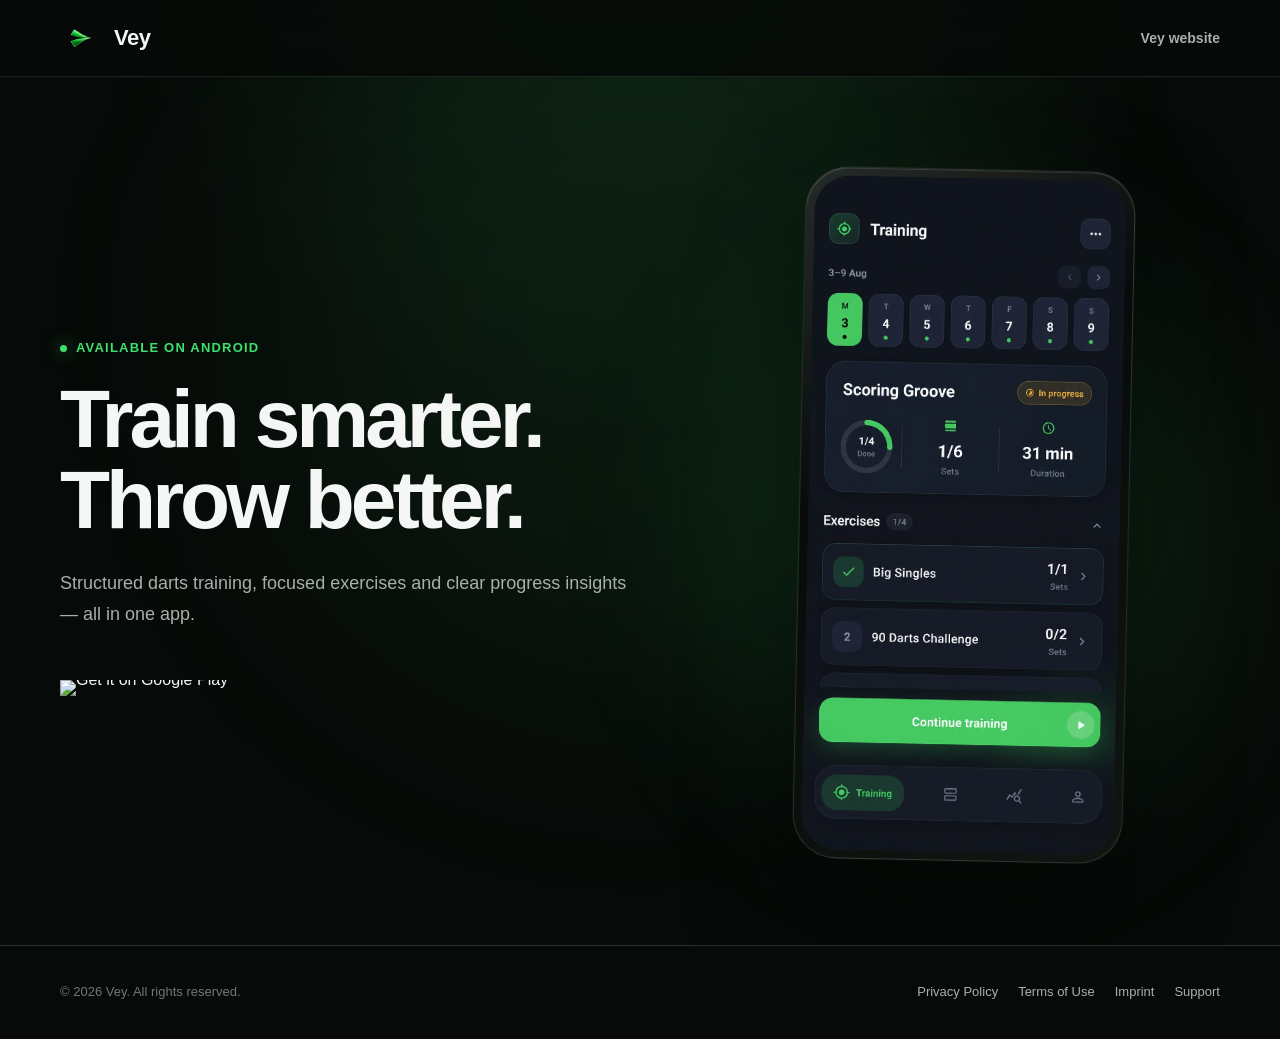
==== download/index.html @ a8257ec7 "feat: add Vey download landing page" ====
<!doctype html>
<html lang="en">
  <head>
    <meta charset="UTF-8" />
    <meta name="viewport" content="width=device-width, initial-scale=1.0" />

    <title>Download Vey – Darts Training</title>

    <meta
      name="description"
      content="Download Vey for Android and train with structured darts sessions, focused exercises and clear progress insights."
    />

    <meta name="theme-color" content="#070a08" />

    <link rel="icon" type="image/png" href="../assets/vey-icon.png" />
    <link rel="apple-touch-icon" href="../assets/vey-icon.png" />
    <link rel="stylesheet" href="../styles.css" />
  </head>

  <body class="download-page">
    <header class="site-header">
      <div class="container navigation">
        <a class="brand" href="../index.html" aria-label="Vey homepage">
          <img
            class="brand-icon"
            src="../assets/vey-icon.png"
            alt="Vey app icon"
          />
          <span>Vey</span>
        </a>

        <a class="download-back-link" href="../index.html">Vey website</a>
      </div>
    </header>

    <main class="download-main">
      <section class="download-hero">
        <div class="container download-layout">
          <div class="download-copy">
            <div class="eyebrow">Available on Android</div>

            <h1>Train smarter.<br />Throw better.</h1>

            <p class="download-description">
              Structured darts training, focused exercises and clear progress
              insights — all in one app.
            </p>

            <div class="download-actions">
              <a
                class="google-play-badge-link"
                href="https://play.google.com/store/apps/details?id=com.elevarelabs.vey"
                target="_blank"
                rel="noopener noreferrer"
                aria-label="Get Vey on Google Play"
              >
                <img
                  class="google-play-badge"
                  src="https://play.google.com/intl/en_us/badges/static/images/badges/en_badge_web_generic.png"
                  alt="Get it on Google Play"
                />
              </a>
            </div>
          </div>

          <div class="download-visual" aria-label="Vey app preview">
            <div class="download-phone-glow" aria-hidden="true"></div>
            <div class="phone-mockup download-phone">
              <div class="phone-screen">
                <img
                  class="phone-screen-image"
                  src="../assets/vey-training-screen.webp"
                  alt="Vey training screen showing a structured Scoring Groove session"
                />
              </div>
            </div>
          </div>
        </div>
      </section>
    </main>

    <footer class="site-footer download-footer">
      <div class="container footer-layout">
        <div class="footer-copy">© 2026 Vey. All rights reserved.</div>

        <nav class="footer-links" aria-label="Legal navigation">
          <a href="../privacy.html">Privacy Policy</a>
          <a href="../terms.html">Terms of Use</a>
          <a href="../imprint.html">Imprint</a>
          <a href="../support.html">Support</a>
        </nav>
      </div>
    </footer>
  </body>
</html>
---- styles.css ----
:root {
  --background: #070a08;
  --background-soft: #0d110e;
  --surface: #111713;
  --surface-hover: #151d18;
  --border: #263129;

  --text-primary: #f4f7f5;
  --text-secondary: #a7b0aa;
  --text-muted: #6f7972;

  --accent: #3ee06e;
  --accent-hover: #58e882;
  --accent-dark: #071109;

  --max-width: 1160px;
  --radius-large: 28px;
  --radius-medium: 18px;
  --radius-small: 12px;
}

* {
  box-sizing: border-box;
}

html {
  scroll-behavior: smooth;
}

body {
  margin: 0;
  background:
    radial-gradient(
      circle at 50% -10%,
      rgba(62, 224, 110, 0.09),
      transparent 34rem
    ),
    var(--background);
  color: var(--text-primary);
  font-family:
    Inter, -apple-system, BlinkMacSystemFont, "Segoe UI", Arial, sans-serif;
  line-height: 1.6;
  -webkit-font-smoothing: antialiased;
}

a {
  color: inherit;
  text-decoration: none;
}

img {
  display: block;
  max-width: 100%;
}

button,
a {
  -webkit-tap-highlight-color: transparent;
}

.container {
  width: min(calc(100% - 40px), var(--max-width));
  margin-inline: auto;
}

/* Navigation */

.site-header {
  position: sticky;
  top: 0;
  z-index: 100;
  border-bottom: 1px solid rgba(38, 49, 41, 0.7);
  background: rgba(7, 10, 8, 0.82);
  backdrop-filter: blur(18px);
  -webkit-backdrop-filter: blur(18px);
}

.navigation {
  min-height: 76px;
  display: flex;
  align-items: center;
  justify-content: space-between;
  gap: 24px;
}

.brand {
  display: inline-flex;
  align-items: center;
  gap: 12px;
  font-size: 22px;
  font-weight: 750;
  letter-spacing: -0.5px;
}

.brand-icon {
  width: 42px;
  height: 42px;
  border-radius: 12px;
}

.navigation-links {
  display: flex;
  align-items: center;
  gap: 30px;
}

.navigation-links a {
  color: var(--text-secondary);
  font-size: 14px;
  font-weight: 600;
  transition:
    color 160ms ease,
    opacity 160ms ease;
}

.navigation-links a:hover {
  color: var(--text-primary);
}

/* Buttons */

.button {
  min-height: 50px;
  display: inline-flex;
  align-items: center;
  justify-content: center;
  padding: 0 22px;
  border: 1px solid transparent;
  border-radius: 14px;
  font-size: 15px;
  font-weight: 700;
  transition:
    transform 160ms ease,
    background-color 160ms ease,
    border-color 160ms ease;
}

.button:hover {
  transform: translateY(-2px);
}

.button-primary {
  background: var(--accent);
  color: var(--accent-dark);
  box-shadow: 0 14px 38px rgba(62, 224, 110, 0.16);
}

.button-primary:hover {
  background: var(--accent-hover);
}

.button-secondary {
  border-color: var(--border);
  background: rgba(17, 23, 19, 0.8);
  color: var(--text-primary);
}

.button-secondary:hover {
  border-color: #39483e;
  background: var(--surface-hover);
}

/* Hero */

.hero {
  position: relative;
  overflow: hidden;
  padding: 108px 0 92px;
}

.hero::before {
  position: absolute;
  top: 35px;
  left: 50%;
  width: 680px;
  height: 680px;
  border-radius: 50%;
  background: rgba(62, 224, 110, 0.055);
  filter: blur(120px);
  content: "";
  transform: translateX(-50%);
  pointer-events: none;
}

.hero-layout {
  position: relative;
  display: grid;
  grid-template-columns: minmax(0, 1.05fr) minmax(320px, 0.95fr);
  align-items: center;
  gap: 80px;
}

.eyebrow {
  display: inline-flex;
  align-items: center;
  gap: 9px;
  margin-bottom: 20px;
  color: var(--accent);
  font-size: 13px;
  font-weight: 750;
  letter-spacing: 1.2px;
  text-transform: uppercase;
}

.eyebrow::before {
  width: 7px;
  height: 7px;
  border-radius: 50%;
  background: var(--accent);
  box-shadow: 0 0 16px rgba(62, 224, 110, 0.7);
  content: "";
}

.hero h1 {
  max-width: 760px;
  margin: 0;
  font-size: clamp(48px, 7vw, 82px);
  line-height: 0.98;
  letter-spacing: -4px;
}

.hero-description {
  max-width: 620px;
  margin: 28px 0 0;
  color: var(--text-secondary);
  font-size: 18px;
  line-height: 1.75;
}

.hero-actions {
  display: flex;
  flex-wrap: wrap;
  gap: 12px;
  margin-top: 36px;
}

.hero-note {
  margin-top: 18px;
  color: var(--text-muted);
  font-size: 13px;
}

.hero-visual {
  position: relative;
  display: flex;
  justify-content: center;
  perspective: 1200px;
}

.hero-visual::before {
  position: absolute;
  inset: 12% 5% 8%;
  border-radius: 50%;
  background: rgba(62, 224, 110, 0.12);
  filter: blur(90px);
  content: "";
  pointer-events: none;
}

.phone-mockup {
  position: relative;
  z-index: 1;
  width: min(100%, 350px);
  padding: 8px;
  border: 1px solid rgba(255, 255, 255, 0.11);
  border-radius: 44px;
  background: linear-gradient(145deg, #252b28, #080b09 38%, #111612);
  box-shadow:
    0 44px 100px rgba(0, 0, 0, 0.52),
    0 0 0 1px rgba(62, 224, 110, 0.04),
    inset 0 1px 0 rgba(255, 255, 255, 0.12);
  transform: rotate(1.2deg);
  transition:
    transform 220ms ease,
    box-shadow 220ms ease;
}

.phone-mockup:hover {
  box-shadow:
    0 52px 115px rgba(0, 0, 0, 0.58),
    0 0 0 1px rgba(62, 224, 110, 0.08),
    inset 0 1px 0 rgba(255, 255, 255, 0.12);
  transform: rotate(0deg) translateY(-4px);
}

.phone-screen {
  overflow: hidden;
  border-radius: 36px;
  background: #080c10;
}

.phone-screen-image {
  width: 100%;
  height: auto;
}

/* Sections */

.section {
  padding: 92px 0;
}

.section-muted {
  border-top: 1px solid rgba(38, 49, 41, 0.55);
  border-bottom: 1px solid rgba(38, 49, 41, 0.55);
  background: rgba(13, 17, 14, 0.6);
}

.section-heading {
  max-width: 660px;
  margin-bottom: 46px;
}

.section-heading h2 {
  margin: 0;
  font-size: clamp(34px, 5vw, 52px);
  line-height: 1.08;
  letter-spacing: -2px;
}

.section-heading p {
  margin: 18px 0 0;
  color: var(--text-secondary);
  font-size: 17px;
}

.feature-grid {
  display: grid;
  grid-template-columns: repeat(3, minmax(0, 1fr));
  gap: 18px;
}

.feature-card {
  min-height: 270px;
  padding: 30px;
  border: 1px solid var(--border);
  border-radius: var(--radius-large);
  background: var(--surface);
  transition:
    transform 180ms ease,
    border-color 180ms ease,
    background-color 180ms ease;
}

.feature-card:hover {
  transform: translateY(-5px);
  border-color: #36463b;
  background: var(--surface-hover);
}

.feature-number {
  color: var(--accent);
  font-size: 13px;
  font-weight: 750;
  letter-spacing: 1px;
}

.feature-card h3 {
  margin: 48px 0 12px;
  font-size: 23px;
  line-height: 1.25;
  letter-spacing: -0.6px;
}

.feature-card p {
  margin: 0;
  color: var(--text-secondary);
  font-size: 15px;
}

/* Legal and support pages */

.page-hero {
  padding: 92px 0 54px;
}

.page-hero h1 {
  max-width: 820px;
  margin: 0;
  font-size: clamp(42px, 7vw, 70px);
  line-height: 1.02;
  letter-spacing: -3px;
}

.page-hero p {
  max-width: 700px;
  margin: 22px 0 0;
  color: var(--text-secondary);
  font-size: 17px;
}

.legal-layout {
  display: grid;
  grid-template-columns: 240px minmax(0, 760px);
  gap: 70px;
  align-items: start;
  padding-bottom: 100px;
}

.legal-navigation {
  position: sticky;
  top: 110px;
  display: grid;
  gap: 12px;
}

.legal-navigation a {
  color: var(--text-muted);
  font-size: 14px;
}

.legal-navigation a:hover {
  color: var(--text-primary);
}

.legal-content {
  padding: 42px;
  border: 1px solid var(--border);
  border-radius: var(--radius-large);
  background: var(--surface);
}

.legal-content h2 {
  margin: 48px 0 14px;
  font-size: 25px;
  line-height: 1.3;
  letter-spacing: -0.7px;
}

.legal-content h2:first-child {
  margin-top: 0;
}

.legal-content h3 {
  margin: 28px 0 10px;
  font-size: 18px;
}

.legal-content p,
.legal-content li {
  color: var(--text-secondary);
  font-size: 15px;
}

.legal-content ul {
  padding-left: 22px;
}

.legal-content a {
  color: var(--accent);
  text-decoration: underline;
  text-underline-offset: 3px;
}

/* Buttons inside legal pages must keep their button styling */
.legal-content a.button-primary {
  color: var(--accent-dark);
  text-decoration: none;
}

.legal-content a.button-primary:hover {
  color: var(--accent-dark);
  text-decoration: none;
}

.legal-notice {
  margin: 18px 0 22px;
  padding: 18px 20px;
  border: 1px solid rgba(62, 224, 110, 0.24);
  border-radius: 14px;
  background: rgba(62, 224, 110, 0.06);
  color: var(--text-secondary);
  line-height: 1.7;
}

.legal-notice strong {
  color: var(--text-primary);
}

.premium-note {
  max-width: 860px;
  margin: 26px 0 0;
  color: var(--text-muted);
  font-size: 14px;
  line-height: 1.7;
}

.updated-date {
  display: block;
  margin-top: 18px;
  color: var(--text-muted);
  font-size: 13px;
}

/* Call to action */

.cta-card {
  display: flex;
  align-items: center;
  justify-content: space-between;
  gap: 40px;
  padding: 50px;
  border: 1px solid rgba(62, 224, 110, 0.2);
  border-radius: 32px;
  background:
    linear-gradient(
      120deg,
      rgba(62, 224, 110, 0.1),
      rgba(17, 23, 19, 0.2)
    ),
    var(--surface);
}

.cta-card h2 {
  margin: 0;
  font-size: clamp(30px, 5vw, 46px);
  line-height: 1.1;
  letter-spacing: -1.8px;
}

.cta-card p {
  max-width: 620px;
  margin: 14px 0 0;
  color: var(--text-secondary);
}

/* Footer */

.site-footer {
  margin-top: 60px;
  padding: 36px 0;
  border-top: 1px solid var(--border);
}

.footer-layout {
  display: flex;
  align-items: center;
  justify-content: space-between;
  gap: 28px;
}

.footer-copy {
  color: var(--text-muted);
  font-size: 13px;
}

.footer-links {
  display: flex;
  flex-wrap: wrap;
  justify-content: flex-end;
  gap: 20px;
}

.footer-links a {
  color: var(--text-secondary);
  font-size: 13px;
}

.footer-links a:hover {
  color: var(--text-primary);
}

/* Responsive */

@media (max-width: 900px) {
  .navigation-links {
    display: none;
  }

  .hero {
    padding: 78px 0 70px;
  }

  .hero-layout {
    grid-template-columns: 1fr;
    gap: 54px;
  }

  .hero h1 {
    letter-spacing: -3px;
  }

  .hero-visual {
    justify-content: flex-start;
  }

  .feature-grid {
    grid-template-columns: 1fr;
  }

  .legal-layout {
    grid-template-columns: 1fr;
    gap: 28px;
  }

  .legal-navigation {
    position: static;
    display: flex;
    flex-wrap: wrap;
    gap: 12px 20px;
  }

  .cta-card {
    align-items: flex-start;
    flex-direction: column;
  }
}

@media (max-width: 600px) {
  .container {
    width: min(calc(100% - 28px), var(--max-width));
  }

  .navigation {
    min-height: 68px;
  }

  .brand-icon {
    width: 38px;
    height: 38px;
  }

  .hero {
    padding-top: 64px;
  }

  .hero h1 {
    font-size: 48px;
    letter-spacing: -2.5px;
  }

  .hero-description {
    font-size: 16px;
  }

  .hero-actions {
    align-items: stretch;
    flex-direction: column;
  }

  .button {
    width: 100%;
  }

  .phone-mockup {
    width: min(88vw, 330px);
    border-radius: 40px;
    transform: none;
  }

  .phone-screen {
    border-radius: 32px;
  }

  .section {
    padding: 70px 0;
  }

  .feature-card {
    min-height: 240px;
    padding: 26px;
  }

  .legal-content {
    padding: 28px 22px;
  }

  .cta-card {
    padding: 32px 24px;
  }

  .footer-layout {
    align-items: flex-start;
    flex-direction: column;
  }

  .footer-links {
    justify-content: flex-start;
  }
}

/* Contact form */

.contact-layout {
  display: grid;
  grid-template-columns: minmax(0, 0.8fr) minmax(440px, 1.2fr);
  align-items: start;
  gap: 72px;
}

.contact-intro {
  position: sticky;
  top: 118px;
  padding-top: 10px;
}

.contact-intro h2 {
  max-width: 520px;
  margin: 0;
  font-size: clamp(36px, 5vw, 54px);
  line-height: 1.06;
  letter-spacing: -2px;
}

.contact-intro > p {
  max-width: 520px;
  margin: 20px 0 0;
  color: var(--text-secondary);
  font-size: 16px;
}

.contact-email-note {
  margin-top: 30px !important;
  color: var(--text-muted) !important;
  font-size: 14px !important;
}

.contact-email-note a,
.contact-privacy-note a {
  color: var(--text-primary);
  text-decoration: underline;
  text-decoration-color: rgba(244, 247, 245, 0.34);
  text-underline-offset: 3px;
}

.contact-email-note a:hover,
.contact-privacy-note a:hover {
  text-decoration-color: var(--accent);
}

.contact-form {
  position: relative;
  display: grid;
  gap: 22px;
  padding: 36px;
  border: 1px solid var(--border);
  border-radius: var(--radius-large);
  background: var(--surface);
  box-shadow: 0 24px 70px rgba(0, 0, 0, 0.18);
}

.contact-field {
  display: grid;
  gap: 9px;
}

.contact-field label {
  color: var(--text-primary);
  font-size: 14px;
  font-weight: 700;
}

.contact-field label span {
  margin-left: 6px;
  color: var(--text-muted);
  font-size: 12px;
  font-weight: 600;
}

.contact-field input,
.contact-field textarea {
  width: 100%;
  border: 1px solid var(--border);
  border-radius: 14px;
  outline: none;
  background: rgba(7, 10, 8, 0.56);
  color: var(--text-primary);
  font: inherit;
  font-size: 15px;
  transition:
    border-color 160ms ease,
    background-color 160ms ease,
    box-shadow 160ms ease;
}

.contact-field input {
  min-height: 52px;
  padding: 0 16px;
}

.contact-field textarea {
  min-height: 172px;
  padding: 14px 16px;
  resize: vertical;
  line-height: 1.6;
}

.contact-field input::placeholder,
.contact-field textarea::placeholder {
  color: #667169;
}

.contact-field input:hover,
.contact-field textarea:hover {
  border-color: #354239;
}

.contact-field input:focus,
.contact-field textarea:focus {
  border-color: rgba(62, 224, 110, 0.66);
  background: rgba(7, 10, 8, 0.78);
  box-shadow: 0 0 0 3px rgba(62, 224, 110, 0.09);
}

.contact-honeypot {
  position: absolute !important;
  left: -10000px !important;
  width: 1px !important;
  height: 1px !important;
  overflow: hidden !important;
  opacity: 0 !important;
  pointer-events: none !important;
}

.contact-security {
  height: 0;
  min-height: 0;
  margin-bottom: -22px;
  overflow: hidden;
  visibility: hidden;
}

.contact-security.is-interactive {
  height: auto;
  min-height: 65px;
  margin-bottom: 0;
  display: flex;
  align-items: center;
  overflow: visible;
  visibility: visible;
}

.contact-status {
  margin: -2px 0 0;
  padding: 12px 14px;
  border: 1px solid transparent;
  border-radius: 12px;
  font-size: 14px;
  line-height: 1.5;
}

.contact-status[hidden] {
  display: none;
}

.contact-status[data-type="success"] {
  border-color: rgba(62, 224, 110, 0.2);
  background: rgba(62, 224, 110, 0.08);
  color: #baf8cc;
}

.contact-status[data-type="error"] {
  border-color: rgba(255, 113, 113, 0.18);
  background: rgba(255, 113, 113, 0.07);
  color: #f2b7b7;
}

.contact-submit {
  width: 100%;
  cursor: pointer;
}

.contact-submit:disabled {
  cursor: wait;
  opacity: 0.72;
  transform: none;
}

.contact-submit-loading {
  display: none;
}

.contact-submit.is-loading .contact-submit-label {
  display: none;
}

.contact-submit.is-loading .contact-submit-loading {
  display: inline;
}

.contact-privacy-note {
  margin: -4px 0 0;
  color: var(--text-muted);
  font-size: 12px;
  line-height: 1.55;
}

@media (max-width: 900px) {
  .contact-layout {
    grid-template-columns: 1fr;
    gap: 38px;
  }

  .contact-intro {
    position: static;
    padding-top: 0;
  }

  .contact-intro > p {
    max-width: 700px;
  }
}

@media (max-width: 600px) {
  .contact-form {
    padding: 26px 20px;
  }

  .contact-security {
    overflow-x: auto;
  }
}

/* Download landing page */

.download-page {
  min-height: 100vh;
}

.download-back-link {
  color: var(--text-secondary);
  font-size: 14px;
  font-weight: 650;
  transition: color 160ms ease;
}

.download-back-link:hover {
  color: var(--text-primary);
}

.download-main {
  min-height: calc(100vh - 76px - 150px);
}

.download-hero {
  position: relative;
  overflow: hidden;
  padding: 92px 0 84px;
}

.download-hero::before {
  position: absolute;
  top: -120px;
  left: 50%;
  width: 720px;
  height: 720px;
  border-radius: 50%;
  background: rgba(62, 224, 110, 0.065);
  filter: blur(130px);
  content: "";
  transform: translateX(-50%);
  pointer-events: none;
}

.download-layout {
  position: relative;
  display: grid;
  grid-template-columns: minmax(0, 1.05fr) minmax(300px, 0.95fr);
  align-items: center;
  gap: 80px;
}

.download-copy h1 {
  margin: 0;
  font-size: clamp(52px, 7vw, 82px);
  line-height: 0.98;
  letter-spacing: -4px;
}

.download-description {
  max-width: 590px;
  margin: 28px 0 0;
  color: var(--text-secondary);
  font-size: 18px;
  line-height: 1.75;
}

.download-actions {
  margin-top: 36px;
}

.google-play-badge-link {
  display: inline-block;
  line-height: 0;
  border-radius: 10px;
  transition: transform 160ms ease, filter 160ms ease;
}

.google-play-badge-link:hover {
  transform: translateY(-2px);
  filter: drop-shadow(0 8px 22px rgba(62, 224, 110, 0.14));
}

.google-play-badge-link:focus-visible {
  outline: 2px solid var(--accent);
  outline-offset: 4px;
}

.google-play-badge {
  display: block;
  width: 210px;
  max-width: 100%;
  height: auto;
}

.download-visual {
  position: relative;
  display: flex;
  justify-content: center;
  perspective: 1200px;
}

.download-phone-glow {
  position: absolute;
  inset: 13% 5% 7%;
  border-radius: 50%;
  background: rgba(62, 224, 110, 0.12);
  filter: blur(88px);
  pointer-events: none;
}

.download-phone {
  width: min(100%, 330px);
}

.download-footer {
  margin-top: 0;
}

@media (max-width: 900px) {
  .download-main {
    min-height: auto;
  }

  .download-hero {
    padding: 72px 0 74px;
  }

  .download-layout {
    grid-template-columns: 1fr;
    gap: 54px;
  }

  .download-visual {
    justify-content: flex-start;
  }
}

@media (max-width: 600px) {
  .download-back-link {
    font-size: 13px;
  }

  .download-hero {
    padding: 58px 0 62px;
  }

  .download-copy h1 {
    font-size: 48px;
    letter-spacing: -2.5px;
  }

  .download-description {
    font-size: 16px;
  }

  .download-actions {
    margin-top: 30px;
  }

  .download-phone {
    width: min(84vw, 310px);
  }
}
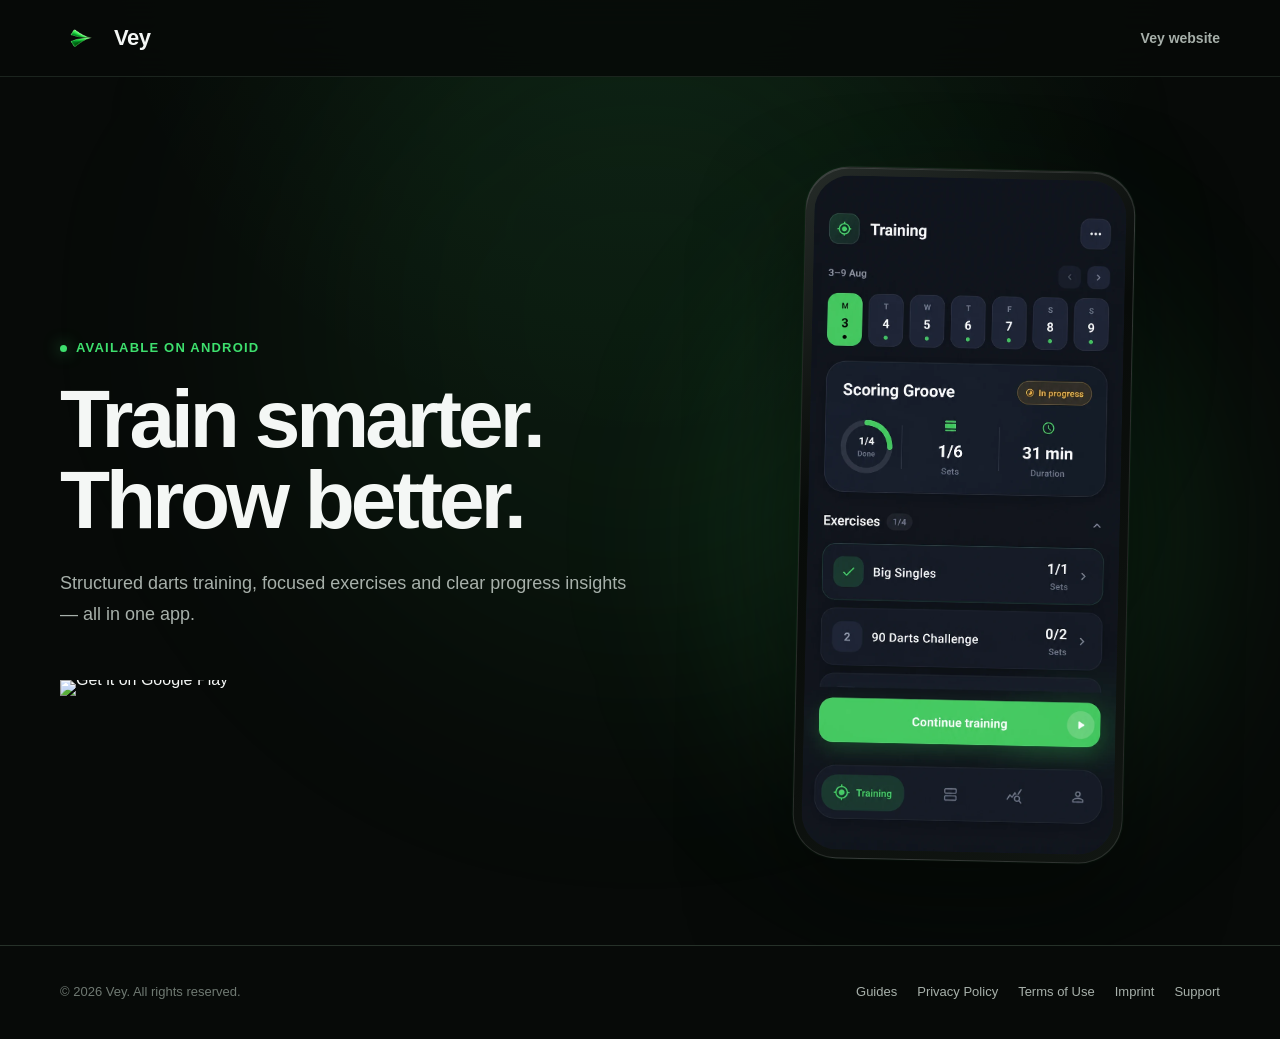
==== commit f83df11b: "Add first SEO training guide" ====
--- a/download/index.html
+++ b/download/index.html
@@ -1,96 +1,100 @@
-<!doctype html>
-<html lang="en">
-  <head>
-    <meta charset="UTF-8" />
-    <meta name="viewport" content="width=device-width, initial-scale=1.0" />
-
-    <title>Download Vey – Darts Training</title>
-
-    <meta
-      name="description"
-      content="Download Vey for Android and train with structured darts sessions, focused exercises and clear progress insights."
-    />
-
-    <meta name="theme-color" content="#070a08" />
-
-    <link rel="icon" type="image/png" href="../assets/vey-icon.png" />
-    <link rel="apple-touch-icon" href="../assets/vey-icon.png" />
-    <link rel="stylesheet" href="../styles.css" />
-  </head>
-
-  <body class="download-page">
-    <header class="site-header">
-      <div class="container navigation">
-        <a class="brand" href="../index.html" aria-label="Vey homepage">
-          <img
-            class="brand-icon"
-            src="../assets/vey-icon.png"
-            alt="Vey app icon"
-          />
-          <span>Vey</span>
-        </a>
-
-        <a class="download-back-link" href="../index.html">Vey website</a>
-      </div>
-    </header>
-
-    <main class="download-main">
-      <section class="download-hero">
-        <div class="container download-layout">
-          <div class="download-copy">
-            <div class="eyebrow">Available on Android</div>
-
-            <h1>Train smarter.<br />Throw better.</h1>
-
-            <p class="download-description">
-              Structured darts training, focused exercises and clear progress
-              insights — all in one app.
-            </p>
-
-            <div class="download-actions">
-              <a
-                class="google-play-badge-link"
-                href="https://play.google.com/store/apps/details?id=com.elevarelabs.vey"
-                target="_blank"
-                rel="noopener noreferrer"
-                aria-label="Get Vey on Google Play"
-              >
-                <img
-                  class="google-play-badge"
-                  src="https://play.google.com/intl/en_us/badges/static/images/badges/en_badge_web_generic.png"
-                  alt="Get it on Google Play"
-                />
-              </a>
-            </div>
-          </div>
-
-          <div class="download-visual" aria-label="Vey app preview">
-            <div class="download-phone-glow" aria-hidden="true"></div>
-            <div class="phone-mockup download-phone">
-              <div class="phone-screen">
-                <img
-                  class="phone-screen-image"
-                  src="../assets/vey-training-screen.webp"
-                  alt="Vey training screen showing a structured Scoring Groove session"
-                />
-              </div>
-            </div>
-          </div>
-        </div>
-      </section>
-    </main>
-
-    <footer class="site-footer download-footer">
-      <div class="container footer-layout">
-        <div class="footer-copy">© 2026 Vey. All rights reserved.</div>
-
-        <nav class="footer-links" aria-label="Legal navigation">
-          <a href="../privacy.html">Privacy Policy</a>
-          <a href="../terms.html">Terms of Use</a>
-          <a href="../imprint.html">Imprint</a>
-          <a href="../support.html">Support</a>
-        </nav>
-      </div>
-    </footer>
-  </body>
-</html>
+<!doctype html>
+<html lang="en">
+  <head>
+    <meta charset="UTF-8" />
+    <meta name="viewport" content="width=device-width, initial-scale=1.0" />
+
+    <title>Download Vey – Darts Training</title>
+
+    <meta
+      name="description"
+      content="Download Vey for Android and train with structured darts sessions, focused exercises and clear progress insights."
+    />
+
+    <link rel="canonical" href="https://veydarts.com/download/" />
+
+
+    <meta name="theme-color" content="#070a08" />
+
+    <link rel="icon" type="image/png" href="../assets/vey-icon.png" />
+    <link rel="apple-touch-icon" href="../assets/vey-icon.png" />
+    <link rel="stylesheet" href="../styles.css" />
+  </head>
+
+  <body class="download-page">
+    <header class="site-header">
+      <div class="container navigation">
+        <a class="brand" href="../index.html" aria-label="Vey homepage">
+          <img
+            class="brand-icon"
+            src="../assets/vey-icon.png"
+            alt="Vey app icon"
+          />
+          <span>Vey</span>
+        </a>
+
+        <a class="download-back-link" href="../index.html">Vey website</a>
+      </div>
+    </header>
+
+    <main class="download-main">
+      <section class="download-hero">
+        <div class="container download-layout">
+          <div class="download-copy">
+            <div class="eyebrow">Available on Android</div>
+
+            <h1>Train smarter.<br />Throw better.</h1>
+
+            <p class="download-description">
+              Structured darts training, focused exercises and clear progress
+              insights — all in one app.
+            </p>
+
+            <div class="download-actions">
+              <a
+                class="google-play-badge-link"
+                href="https://play.google.com/store/apps/details?id=com.elevarelabs.vey"
+                target="_blank"
+                rel="noopener noreferrer"
+                aria-label="Get Vey on Google Play"
+              >
+                <img
+                  class="google-play-badge"
+                  src="https://play.google.com/intl/en_us/badges/static/images/badges/en_badge_web_generic.png"
+                  alt="Get it on Google Play"
+                />
+              </a>
+            </div>
+          </div>
+
+          <div class="download-visual" aria-label="Vey app preview">
+            <div class="download-phone-glow" aria-hidden="true"></div>
+            <div class="phone-mockup download-phone">
+              <div class="phone-screen">
+                <img
+                  class="phone-screen-image"
+                  src="../assets/vey-training-screen.webp"
+                  alt="Vey training screen showing a structured Scoring Groove session"
+                />
+              </div>
+            </div>
+          </div>
+        </div>
+      </section>
+    </main>
+
+    <footer class="site-footer download-footer">
+      <div class="container footer-layout">
+        <div class="footer-copy">© 2026 Vey. All rights reserved.</div>
+
+        <nav class="footer-links" aria-label="Legal navigation">
+          <a href="../guides/">Guides</a>
+          <a href="../privacy.html">Privacy Policy</a>
+          <a href="../terms.html">Terms of Use</a>
+          <a href="../imprint.html">Imprint</a>
+          <a href="../support.html">Support</a>
+        </nav>
+      </div>
+    </footer>
+  </body>
+</html>
--- a/styles.css
+++ b/styles.css
@@ -1072,3 +1072,452 @@
     width: min(84vw, 310px);
   }
 }
+
+/* Training guides */
+
+.guides-hero {
+  padding-bottom: 72px;
+}
+
+.guide-grid {
+  display: grid;
+  grid-template-columns: repeat(2, minmax(0, 1fr));
+  gap: 18px;
+}
+
+.guide-card {
+  padding: 32px;
+  border: 1px solid var(--border);
+  border-radius: var(--radius-large);
+  background: var(--surface);
+}
+
+.guide-card-featured {
+  grid-column: 1 / -1;
+  background:
+    linear-gradient(135deg, rgba(62, 224, 110, 0.08), transparent 50%),
+    var(--surface);
+}
+
+.guide-card-meta,
+.guide-meta {
+  display: flex;
+  flex-wrap: wrap;
+  gap: 9px;
+}
+
+.guide-card-meta span,
+.guide-meta span {
+  padding: 7px 10px;
+  border: 1px solid var(--border);
+  border-radius: 999px;
+  background: rgba(7, 10, 8, 0.45);
+  color: var(--text-secondary);
+  font-size: 12px;
+  font-weight: 700;
+}
+
+.guide-card h3 {
+  max-width: 760px;
+  margin: 26px 0 12px;
+  font-size: clamp(28px, 4vw, 40px);
+  line-height: 1.08;
+  letter-spacing: -1.4px;
+}
+
+.guide-card h3 a:hover {
+  color: var(--accent);
+}
+
+.guide-card p {
+  max-width: 760px;
+  margin: 0;
+  color: var(--text-secondary);
+  font-size: 16px;
+}
+
+.guide-card-link {
+  display: inline-flex;
+  align-items: center;
+  gap: 8px;
+  margin-top: 26px;
+  color: var(--accent);
+  font-size: 14px;
+  font-weight: 750;
+}
+
+.guide-hero {
+  padding: 72px 0 60px;
+  border-bottom: 1px solid rgba(38, 49, 41, 0.55);
+  background:
+    radial-gradient(circle at 50% 0%, rgba(62, 224, 110, 0.08), transparent 34rem),
+    rgba(13, 17, 14, 0.25);
+}
+
+.guide-hero-inner {
+  max-width: 980px;
+}
+
+.breadcrumbs {
+  display: flex;
+  flex-wrap: wrap;
+  gap: 8px;
+  margin-bottom: 34px;
+  color: var(--text-muted);
+  font-size: 13px;
+}
+
+.breadcrumbs a:hover {
+  color: var(--text-primary);
+}
+
+.guide-hero h1 {
+  max-width: 940px;
+  margin: 0;
+  font-size: clamp(42px, 6vw, 68px);
+  line-height: 1.02;
+  letter-spacing: -3px;
+}
+
+.guide-lead {
+  max-width: 820px;
+  margin: 26px 0 0;
+  color: var(--text-secondary);
+  font-size: 18px;
+  line-height: 1.75;
+}
+
+.guide-meta {
+  margin-top: 30px;
+}
+
+.guide-section {
+  padding: 68px 0 100px;
+}
+
+.guide-layout {
+  display: grid;
+  grid-template-columns: 210px minmax(0, 820px);
+  justify-content: center;
+  gap: 64px;
+  align-items: start;
+}
+
+.guide-toc {
+  position: sticky;
+  top: 108px;
+  display: grid;
+  gap: 9px;
+  padding: 22px 0;
+}
+
+.guide-toc-title {
+  margin-bottom: 5px;
+  color: var(--text-primary);
+  font-size: 13px;
+  font-weight: 750;
+  letter-spacing: 0.3px;
+}
+
+.guide-toc a {
+  color: var(--text-muted);
+  font-size: 13px;
+  line-height: 1.45;
+}
+
+.guide-toc a:hover {
+  color: var(--accent);
+}
+
+.guide-article {
+  min-width: 0;
+}
+
+.guide-article > p,
+.guide-content-section > p,
+.guide-day-heading + p,
+.mistake-list p,
+.faq-list p {
+  color: var(--text-secondary);
+  font-size: 17px;
+  line-height: 1.8;
+}
+
+.guide-article > p:first-child {
+  margin-top: 0;
+}
+
+.guide-article strong {
+  color: var(--text-primary);
+}
+
+.guide-article a:not(.button) {
+  color: var(--accent);
+  text-decoration: underline;
+  text-decoration-color: rgba(62, 224, 110, 0.35);
+  text-underline-offset: 3px;
+}
+
+.guide-content-section {
+  scroll-margin-top: 106px;
+  margin-top: 64px;
+}
+
+.guide-content-section h2 {
+  margin: 0 0 20px;
+  font-size: clamp(30px, 4vw, 42px);
+  line-height: 1.12;
+  letter-spacing: -1.5px;
+}
+
+.guide-content-section h3 {
+  margin: 38px 0 12px;
+  font-size: 22px;
+  line-height: 1.3;
+  letter-spacing: -0.5px;
+}
+
+.table-scroll {
+  overflow-x: auto;
+  margin: 26px 0;
+  border: 1px solid var(--border);
+  border-radius: var(--radius-medium);
+  background: var(--surface);
+}
+
+.guide-table {
+  width: 100%;
+  min-width: 620px;
+  border-collapse: collapse;
+}
+
+.guide-table th,
+.guide-table td {
+  padding: 16px 18px;
+  border-bottom: 1px solid var(--border);
+  text-align: left;
+  vertical-align: top;
+  font-size: 14px;
+}
+
+.guide-table th {
+  background: rgba(255, 255, 255, 0.015);
+  color: var(--text-primary);
+  font-weight: 750;
+}
+
+.guide-table td {
+  color: var(--text-secondary);
+}
+
+.guide-table tbody tr:last-child td {
+  border-bottom: 0;
+}
+
+.guide-callout {
+  margin: 26px 0;
+  padding: 24px;
+  border: 1px solid rgba(62, 224, 110, 0.24);
+  border-radius: var(--radius-medium);
+  background: rgba(62, 224, 110, 0.055);
+}
+
+.guide-callout > strong {
+  display: block;
+  margin-bottom: 7px;
+  font-size: 18px;
+}
+
+.guide-callout p {
+  margin: 0;
+  color: var(--text-secondary);
+}
+
+.guide-day-heading {
+  margin-bottom: 24px;
+  padding: 26px;
+  border: 1px solid var(--border);
+  border-radius: var(--radius-medium);
+  background:
+    linear-gradient(120deg, rgba(62, 224, 110, 0.06), transparent 55%),
+    var(--surface);
+}
+
+.guide-day-heading span,
+.week-card span {
+  color: var(--accent);
+  font-size: 12px;
+  font-weight: 800;
+  letter-spacing: 0.8px;
+  text-transform: uppercase;
+}
+
+.guide-day-heading h2 {
+  margin: 8px 0 8px;
+}
+
+.guide-day-heading p {
+  margin: 0;
+  color: var(--text-muted);
+  font-size: 14px;
+}
+
+.week-grid {
+  display: grid;
+  grid-template-columns: repeat(2, minmax(0, 1fr));
+  gap: 14px;
+  margin: 26px 0;
+}
+
+.week-card {
+  padding: 22px;
+  border: 1px solid var(--border);
+  border-radius: var(--radius-medium);
+  background: var(--surface);
+}
+
+.week-card p {
+  margin: 8px 0 0;
+  color: var(--text-secondary);
+  font-size: 14px;
+}
+
+.mistake-list {
+  display: grid;
+  gap: 14px;
+}
+
+.mistake-list > div {
+  padding: 22px 24px;
+  border: 1px solid var(--border);
+  border-radius: var(--radius-medium);
+  background: var(--surface);
+}
+
+.mistake-list h3 {
+  margin: 0 0 7px;
+  font-size: 18px;
+}
+
+.mistake-list p {
+  margin: 0;
+  font-size: 15px;
+}
+
+.guide-vey-cta {
+  padding: 34px;
+  border: 1px solid rgba(62, 224, 110, 0.22);
+  border-radius: var(--radius-large);
+  background:
+    linear-gradient(130deg, rgba(62, 224, 110, 0.09), transparent 56%),
+    var(--surface);
+}
+
+.guide-vey-cta h2 {
+  margin-bottom: 12px;
+}
+
+.guide-vey-cta .button {
+  margin-top: 12px;
+}
+
+.faq-list {
+  display: grid;
+  gap: 12px;
+}
+
+.faq-list details {
+  border: 1px solid var(--border);
+  border-radius: var(--radius-medium);
+  background: var(--surface);
+}
+
+.faq-list summary {
+  padding: 20px 22px;
+  color: var(--text-primary);
+  font-weight: 700;
+  cursor: pointer;
+}
+
+.faq-list details p {
+  margin: 0;
+  padding: 0 22px 22px;
+  font-size: 15px;
+}
+
+.guide-back-link {
+  margin-top: 52px;
+  padding-top: 28px;
+  border-top: 1px solid var(--border);
+  font-size: 14px;
+}
+
+@media (max-width: 960px) {
+  .guide-layout {
+    grid-template-columns: 1fr;
+    gap: 30px;
+  }
+
+  .guide-toc {
+    position: static;
+    grid-template-columns: repeat(2, minmax(0, 1fr));
+    padding: 20px;
+    border: 1px solid var(--border);
+    border-radius: var(--radius-medium);
+    background: var(--surface);
+  }
+
+  .guide-toc-title {
+    grid-column: 1 / -1;
+  }
+}
+
+@media (max-width: 600px) {
+  .guide-grid,
+  .week-grid {
+    grid-template-columns: 1fr;
+  }
+
+  .guide-hero {
+    padding: 52px 0 44px;
+  }
+
+  .guide-hero h1 {
+    font-size: 42px;
+    letter-spacing: -2px;
+  }
+
+  .guide-lead {
+    font-size: 16px;
+  }
+
+  .guide-section {
+    padding: 48px 0 72px;
+  }
+
+  .guide-toc {
+    grid-template-columns: 1fr;
+  }
+
+  .guide-content-section {
+    margin-top: 52px;
+  }
+
+  .guide-article > p,
+  .guide-content-section > p,
+  .guide-day-heading + p,
+  .mistake-list p,
+  .faq-list p {
+    font-size: 16px;
+  }
+
+  .guide-day-heading,
+  .guide-callout,
+  .guide-vey-cta {
+    padding: 22px;
+  }
+
+  .guide-card {
+    padding: 26px;
+  }
+}
